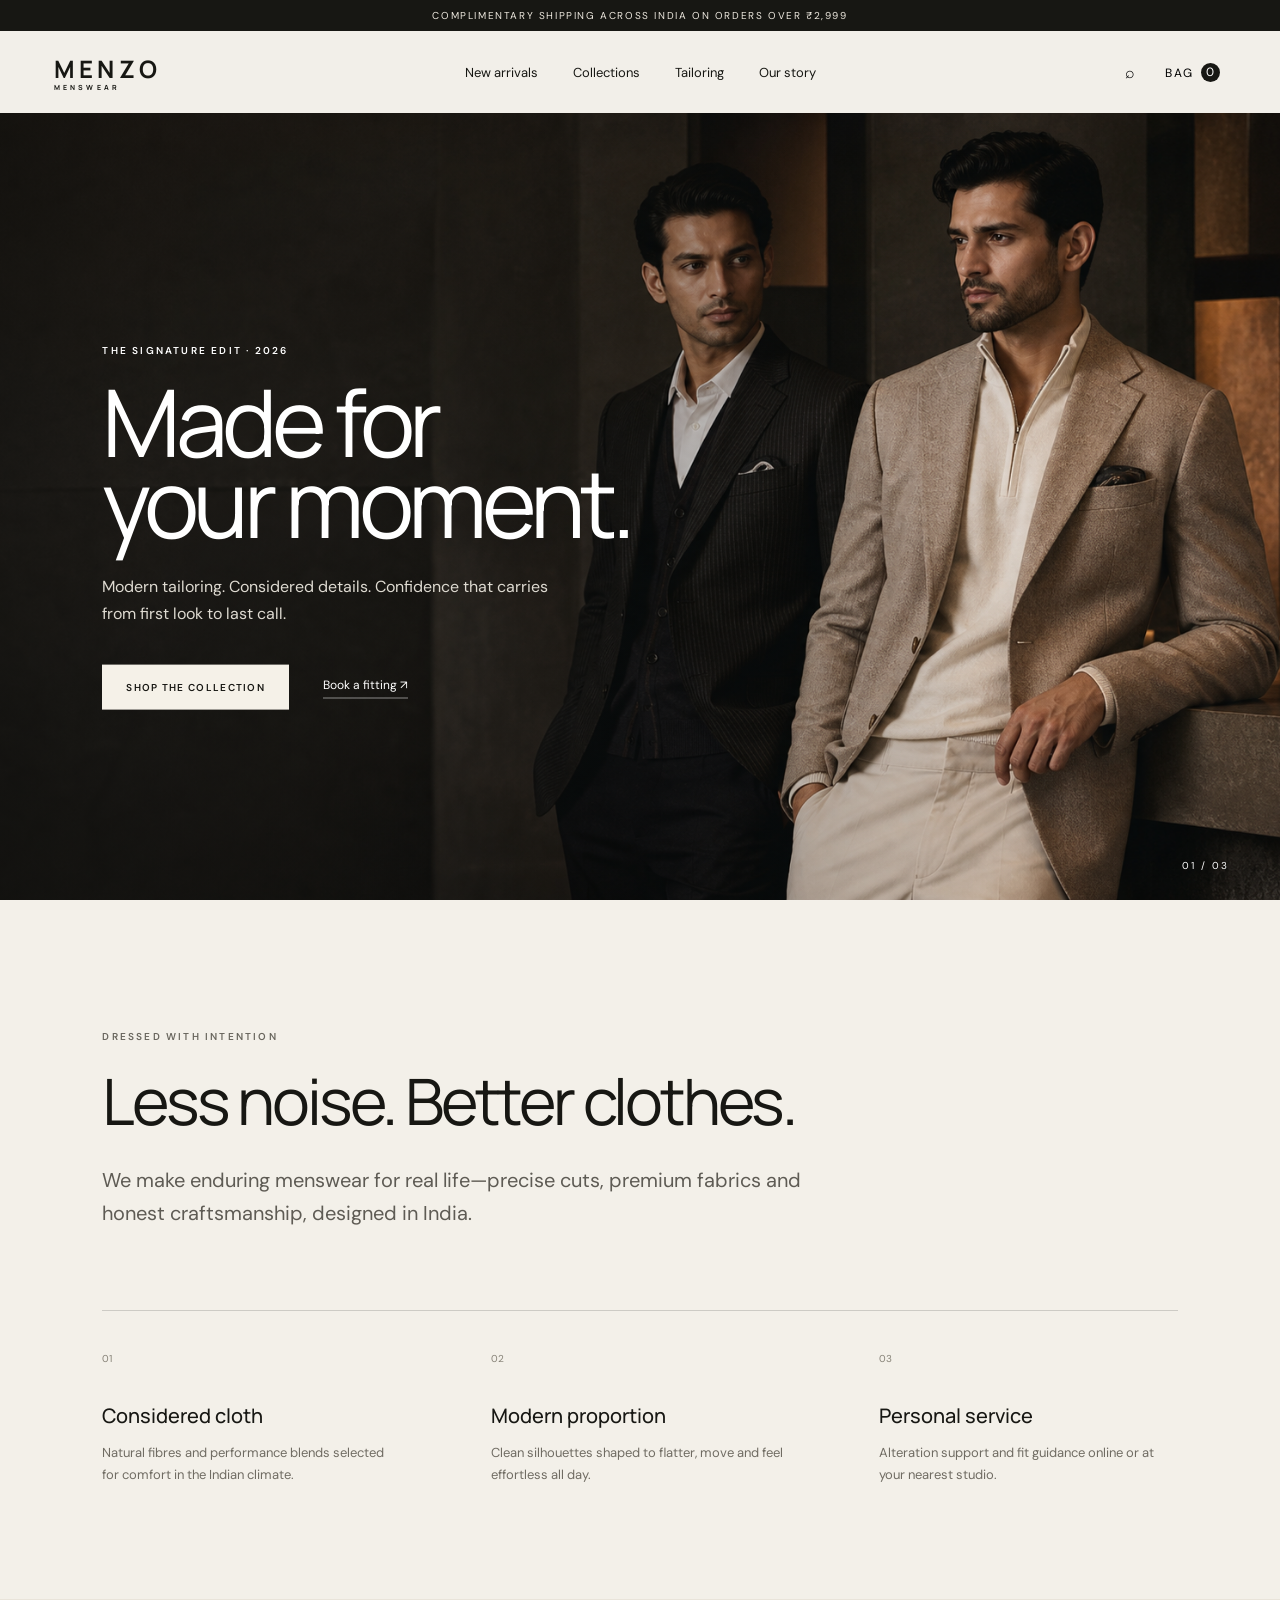
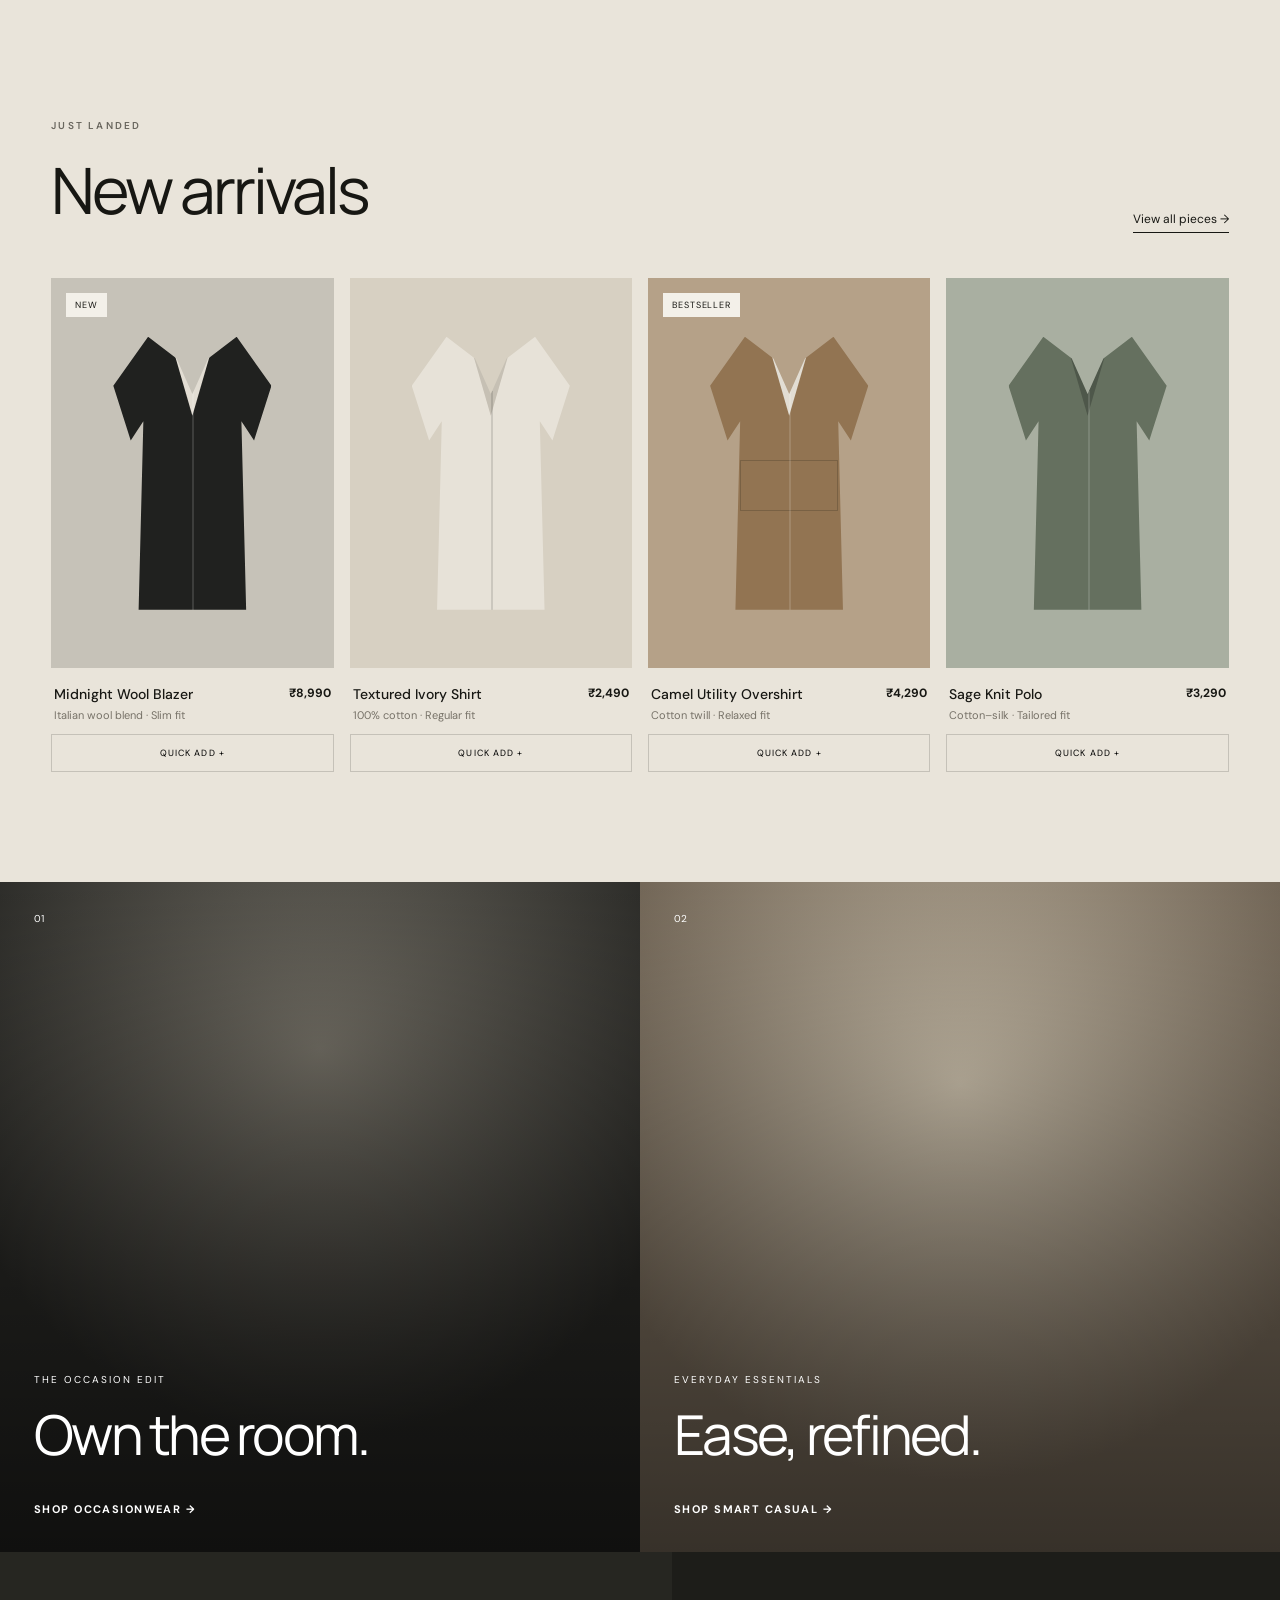
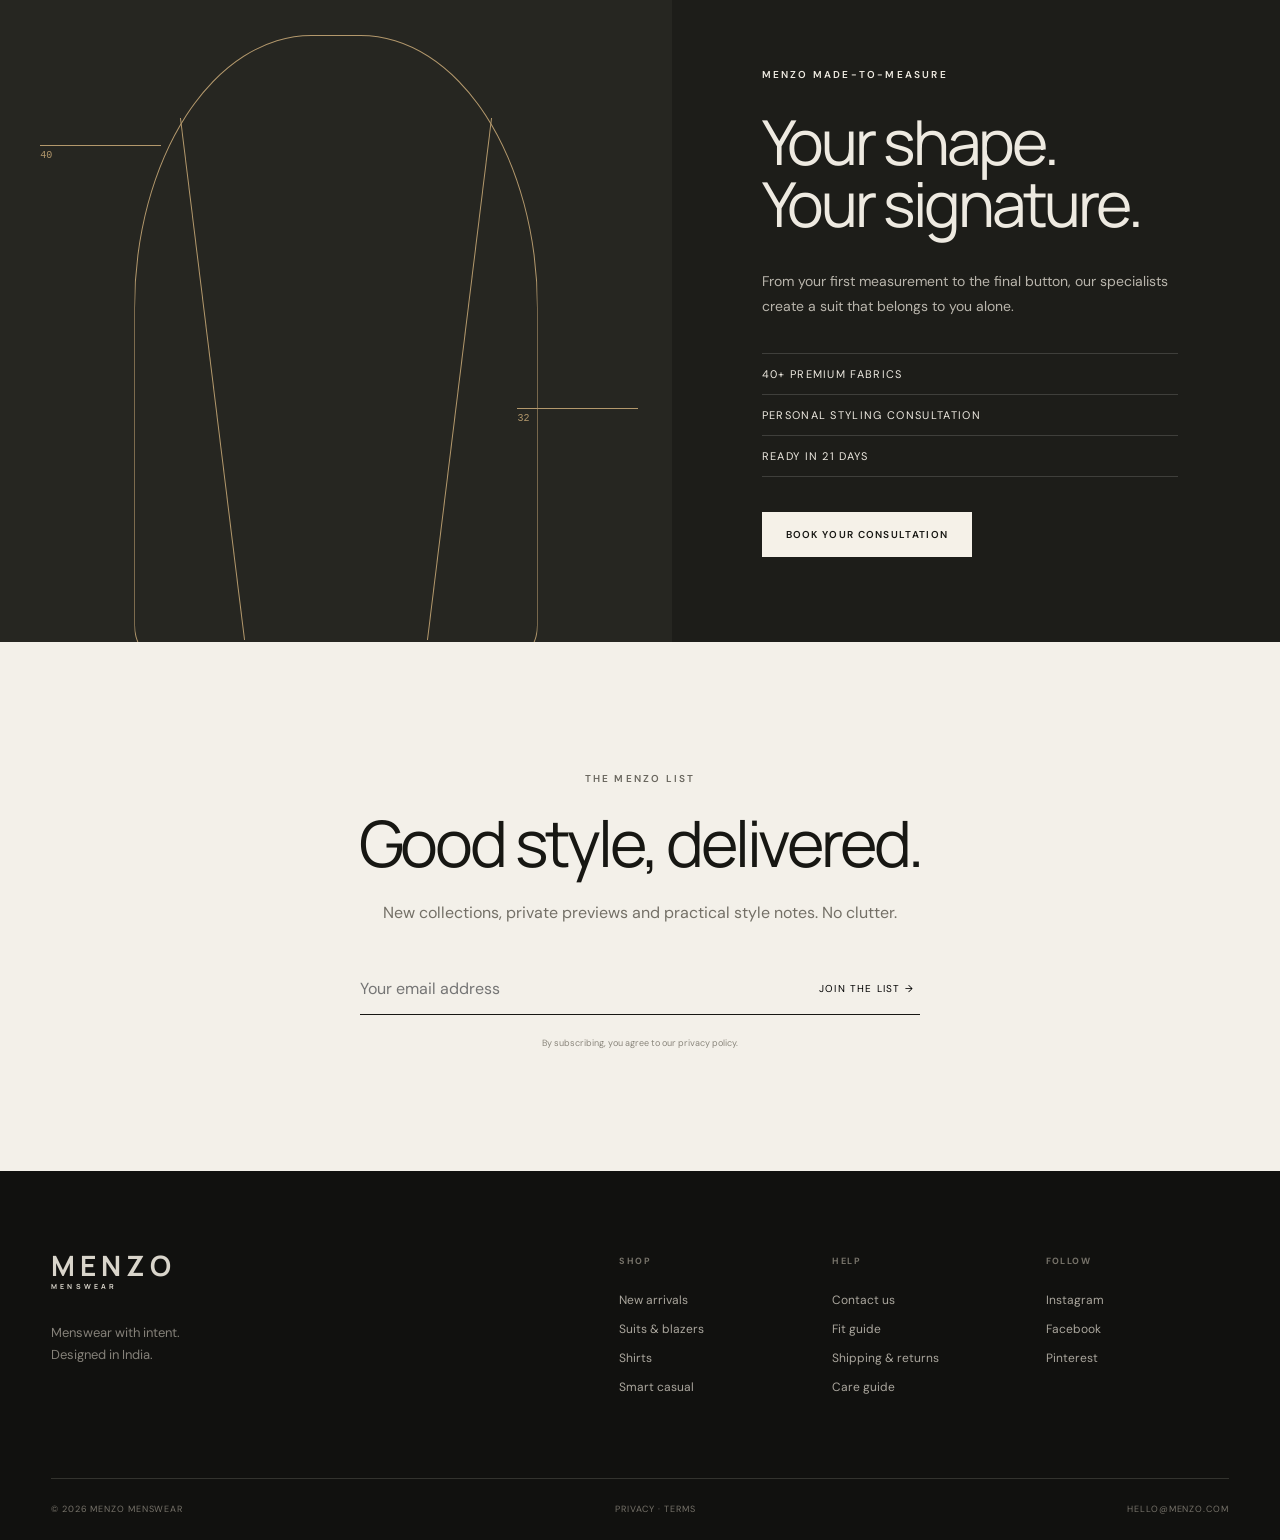
==== index.html @ fede6c80 "Publish MENZO menswear storefront" ====
<!doctype html>
<html lang="en">
<head>
  <meta charset="utf-8">
  <meta name="viewport" content="width=device-width, initial-scale=1">
  <title>MENZO Menswear — Made for Your Moment</title>
  <meta name="description" content="Shop premium men's suits, shirts, occasion wear and everyday essentials from MENZO Menswear.">
  <meta name="theme-color" content="#171713">
  <link rel="canonical" href="https://www.menzomenswear.com/">
  <meta property="og:title" content="MENZO Menswear — Made for Your Moment">
  <meta property="og:description" content="Modern menswear, tailored for the way you move.">
  <meta property="og:image" content="https://www.menzomenswear.com/menzo-hero.png">
  <meta property="og:url" content="https://www.menzomenswear.com/">
  <link rel="preconnect" href="https://fonts.googleapis.com">
  <link rel="preconnect" href="https://fonts.gstatic.com" crossorigin>
  <link href="https://fonts.googleapis.com/css2?family=DM+Sans:wght@400;500;600&family=Manrope:wght@400;500;600;700&display=swap" rel="stylesheet">
  <link rel="stylesheet" href="styles.css">
  <script type="application/ld+json">
  {"@context":"https://schema.org","@type":"ClothingStore","name":"MENZO Menswear","url":"https://www.menzomenswear.com/","email":"hello@menzo.com","description":"Premium menswear for work, weddings and every day."}
  </script>
</head>
<body>
  <div class="announcement">Complimentary shipping across India on orders over ₹2,999</div>
  <header class="site-header">
    <a class="brand" href="#" aria-label="MENZO home">MENZO<span>MENSWEAR</span></a>
    <nav class="desktop-nav" aria-label="Main navigation">
      <a href="#new">New arrivals</a><a href="#collections">Collections</a><a href="#tailoring">Tailoring</a><a href="#story">Our story</a>
    </nav>
    <div class="header-actions">
      <button class="icon-btn" id="searchBtn" aria-label="Search">⌕</button>
      <button class="bag-btn" id="bagBtn" aria-label="Shopping bag">Bag <span id="bagCount">0</span></button>
      <button class="menu-btn" id="menuBtn" aria-label="Open menu">Menu</button>
    </div>
  </header>

  <main>
    <section class="hero">
      <img src="menzo-hero.png" alt="Two MENZO models wearing elegant tailored suits">
      <div class="hero-shade"></div>
      <div class="hero-copy">
        <p class="eyebrow">The Signature Edit · 2026</p>
        <h1>Made for<br>your moment.</h1>
        <p>Modern tailoring. Considered details. Confidence that carries from first look to last call.</p>
        <div class="hero-actions"><a class="btn light" href="#new">Shop the collection</a><a class="text-link" href="#tailoring">Book a fitting <span>↗</span></a></div>
      </div>
      <div class="hero-index">01 / 03</div>
    </section>

    <section class="intro" id="story">
      <p class="eyebrow dark">Dressed with intention</p>
      <h2>Less noise. Better clothes.</h2>
      <p class="intro-copy">We make enduring menswear for real life—precise cuts, premium fabrics and honest craftsmanship, designed in India.</p>
      <div class="benefits">
        <div><span>01</span><h3>Considered cloth</h3><p>Natural fibres and performance blends selected for comfort in the Indian climate.</p></div>
        <div><span>02</span><h3>Modern proportion</h3><p>Clean silhouettes shaped to flatter, move and feel effortless all day.</p></div>
        <div><span>03</span><h3>Personal service</h3><p>Alteration support and fit guidance online or at your nearest studio.</p></div>
      </div>
    </section>

    <section class="shop" id="new">
      <div class="section-heading"><div><p class="eyebrow dark">Just landed</p><h2>New arrivals</h2></div><a href="#collections">View all pieces →</a></div>
      <div class="product-grid">
        <article class="product">
          <div class="product-visual suit-black"><span class="pill">New</span><div class="garment"><i></i></div></div>
          <div class="product-info"><div><h3>Midnight Wool Blazer</h3><p>Italian wool blend · Slim fit</p></div><strong>₹8,990</strong></div>
          <button class="add-btn" data-product="Midnight Wool Blazer">Quick add +</button>
        </article>
        <article class="product">
          <div class="product-visual shirt-ivory"><div class="garment shirt"><i></i></div></div>
          <div class="product-info"><div><h3>Textured Ivory Shirt</h3><p>100% cotton · Regular fit</p></div><strong>₹2,490</strong></div>
          <button class="add-btn" data-product="Textured Ivory Shirt">Quick add +</button>
        </article>
        <article class="product">
          <div class="product-visual jacket-camel"><span class="pill">Bestseller</span><div class="garment overshirt"><i></i></div></div>
          <div class="product-info"><div><h3>Camel Utility Overshirt</h3><p>Cotton twill · Relaxed fit</p></div><strong>₹4,290</strong></div>
          <button class="add-btn" data-product="Camel Utility Overshirt">Quick add +</button>
        </article>
        <article class="product">
          <div class="product-visual polo-sage"><div class="garment polo"><i></i></div></div>
          <div class="product-info"><div><h3>Sage Knit Polo</h3><p>Cotton–silk · Tailored fit</p></div><strong>₹3,290</strong></div>
          <button class="add-btn" data-product="Sage Knit Polo">Quick add +</button>
        </article>
      </div>
    </section>

    <section class="collections" id="collections">
      <a class="collection formal" href="#new"><span>01</span><div><p>The occasion edit</p><h2>Own the room.</h2><b>Shop occasionwear →</b></div></a>
      <a class="collection everyday" href="#new"><span>02</span><div><p>Everyday essentials</p><h2>Ease, refined.</h2><b>Shop smart casual →</b></div></a>
    </section>

    <section class="tailoring" id="tailoring">
      <div class="tailor-art"><div class="measure m1">40</div><div class="measure m2">32</div><div class="jacket-line"></div></div>
      <div class="tailor-copy"><p class="eyebrow">MENZO made-to-measure</p><h2>Your shape.<br>Your signature.</h2><p>From your first measurement to the final button, our specialists create a suit that belongs to you alone.</p><ul><li>40+ premium fabrics</li><li>Personal styling consultation</li><li>Ready in 21 days</li></ul><a class="btn light" href="mailto:hello@menzo.com?subject=Book%20a%20MENZO%20fitting">Book your consultation</a></div>
    </section>

    <section class="newsletter">
      <p class="eyebrow dark">The MENZO list</p><h2>Good style, delivered.</h2><p>New collections, private previews and practical style notes. No clutter.</p>
      <form id="newsletterForm"><label class="sr-only" for="email">Email address</label><input id="email" type="email" placeholder="Your email address" required><button type="submit">Join the list →</button></form>
      <small id="formMessage">By subscribing, you agree to our privacy policy.</small>
    </section>
  </main>

  <footer>
    <div class="footer-main"><div><a class="brand footer-brand" href="#">MENZO<span>MENSWEAR</span></a><p>Menswear with intent.<br>Designed in India.</p></div><div class="footer-links"><div><h3>Shop</h3><a href="#new">New arrivals</a><a href="#collections">Suits & blazers</a><a href="#collections">Shirts</a><a href="#collections">Smart casual</a></div><div><h3>Help</h3><a href="mailto:hello@menzo.com">Contact us</a><a href="#tailoring">Fit guide</a><a href="#">Shipping & returns</a><a href="#">Care guide</a></div><div><h3>Follow</h3><a href="#">Instagram</a><a href="#">Facebook</a><a href="#">Pinterest</a></div></div></div>
    <div class="footer-bottom"><span>© 2026 MENZO Menswear</span><span><a href="#">Privacy</a> · <a href="#">Terms</a></span><a href="mailto:hello@menzo.com">hello@menzo.com</a></div>
  </footer>

  <aside class="drawer" id="drawer" aria-hidden="true"><button id="closeDrawer" aria-label="Close">×</button><p class="eyebrow dark">Your bag</p><h2>Selected pieces</h2><div id="bagItems"><p>Your bag is waiting.</p></div><div class="drawer-total"><span>Items</span><strong id="drawerCount">0</strong></div><button class="checkout" type="button">Checkout</button></aside>
  <div class="overlay" id="overlay"></div>
  <script src="app.js"></script>
</body>
</html>
---- styles.css ----
:root{--ink:#171713;--paper:#f3f0e9;--cream:#e8e1d3;--gold:#b1915a;--line:rgba(23,23,19,.17)}
*{box-sizing:border-box}html{scroll-behavior:smooth}body{margin:0;background:var(--paper);color:var(--ink);font-family:"DM Sans",sans-serif}a{color:inherit;text-decoration:none}button,input{font:inherit}.announcement{height:31px;background:var(--ink);color:#eee9df;display:flex;align-items:center;justify-content:center;font-size:10px;letter-spacing:.16em;text-transform:uppercase}.site-header{height:82px;padding:0 4.2vw;display:grid;grid-template-columns:1fr auto 1fr;align-items:center;background:rgba(243,240,233,.94);position:relative;z-index:10}.brand{font-family:Manrope,sans-serif;font-weight:700;font-size:24px;letter-spacing:.18em}.brand span{display:block;font-size:7px;letter-spacing:.45em;margin-top:-2px}.desktop-nav{display:flex;gap:35px;font-size:13px}.desktop-nav a,.footer-links a{position:relative}.desktop-nav a:after{content:"";height:1px;background:var(--ink);position:absolute;left:0;right:100%;bottom:-6px;transition:.25s}.desktop-nav a:hover:after{right:0}.header-actions{display:flex;align-items:center;justify-content:flex-end;gap:18px}.icon-btn,.bag-btn,.menu-btn{background:none;border:0;cursor:pointer}.bag-btn{font-size:12px;text-transform:uppercase;letter-spacing:.1em}.bag-btn span{background:var(--ink);color:white;border-radius:50%;display:inline-grid;place-items:center;width:19px;height:19px;margin-left:4px}.menu-btn{display:none}.hero{height:min(810px,calc(100vh - 113px));min-height:620px;position:relative;color:white;overflow:hidden}.hero img{width:100%;height:100%;object-fit:cover}.hero-shade{position:absolute;inset:0;background:linear-gradient(90deg,rgba(14,14,12,.72) 0%,rgba(14,14,12,.25) 52%,rgba(14,14,12,0) 80%)}.hero-copy{position:absolute;left:8vw;top:50%;transform:translateY(-46%);max-width:600px}.eyebrow{text-transform:uppercase;letter-spacing:.22em;font-size:10px;font-weight:600}.eyebrow.dark{color:#69665e}.hero h1{font-family:Manrope,sans-serif;font-size:clamp(62px,7.3vw,116px);font-weight:400;letter-spacing:-.06em;line-height:.87;margin:24px 0 30px}.hero-copy>p:not(.eyebrow){max-width:455px;line-height:1.7;color:#dedad1}.hero-actions{display:flex;align-items:center;gap:34px;margin-top:38px}.btn{display:inline-flex;padding:16px 24px;text-transform:uppercase;letter-spacing:.13em;font-size:10px;font-weight:600}.btn.light{background:#f5f1e8;color:var(--ink)}.text-link{font-size:12px;border-bottom:1px solid rgba(255,255,255,.5);padding-bottom:5px}.hero-index{position:absolute;right:4vw;bottom:28px;font-size:10px;letter-spacing:.2em}.intro{padding:120px 8vw 100px}.intro>h2,.shop h2,.newsletter h2{font-family:Manrope,sans-serif;font-size:clamp(42px,5vw,74px);font-weight:400;letter-spacing:-.05em;margin:14px 0}.intro-copy{font-size:20px;line-height:1.65;max-width:720px;color:#5e5b54}.benefits{display:grid;grid-template-columns:repeat(3,1fr);gap:7vw;border-top:1px solid var(--line);margin-top:80px;padding-top:35px}.benefits span{font-size:10px;color:#858176}.benefits h3{font-family:Manrope;font-size:20px;font-weight:500;margin:35px 0 12px}.benefits p{font-size:13px;color:#706c63;line-height:1.7}.shop{padding:110px 4vw;background:#e9e4da}.section-heading{display:flex;align-items:end;justify-content:space-between;margin:0 0 45px}.section-heading h2{margin-bottom:0}.section-heading>a{font-size:12px;border-bottom:1px solid;padding-bottom:5px}.product-grid{display:grid;grid-template-columns:repeat(4,1fr);gap:16px}.product-visual{height:390px;position:relative;display:grid;place-items:center;overflow:hidden}.suit-black{background:#c6c2b8}.shirt-ivory{background:#d7d0c2}.jacket-camel{background:#b5a188}.polo-sage{background:#a9afa1}.pill{position:absolute;top:15px;left:15px;background:var(--paper);padding:6px 9px;font-size:9px;letter-spacing:.1em;text-transform:uppercase}.garment{width:56%;height:70%;background:#20211f;clip-path:polygon(22% 0,40% 8%,50% 21%,60% 8%,78% 0,100% 18%,89% 38%,81% 31%,84% 100%,16% 100%,19% 31%,11% 38%,0 18%);filter:drop-shadow(0 25px 18px rgba(0,0,0,.18));position:relative}.garment:after{content:"";position:absolute;width:2px;top:20%;bottom:0;left:50%;background:rgba(255,255,255,.13)}.garment i{position:absolute;left:39%;top:7%;width:22%;height:22%;background:#e2ddd3;clip-path:polygon(0 0,100% 0,50% 100%)}.garment.shirt{background:#e7e2d8}.garment.shirt:after{background:rgba(0,0,0,.12)}.garment.shirt i{background:#c6c0b4}.garment.overshirt{background:#927452}.garment.overshirt:before{content:"";position:absolute;left:19%;right:19%;top:45%;height:18%;border:1px solid rgba(0,0,0,.17)}.garment.polo{background:#65705f}.garment.polo i{background:#4e574a}.product-info{display:flex;justify-content:space-between;gap:15px;padding:17px 3px 12px}.product-info h3{font-size:14px;font-weight:500;margin:0 0 5px}.product-info p{font-size:11px;color:#777268;margin:0}.product-info strong{font-size:12px;white-space:nowrap}.add-btn{width:100%;padding:12px;border:1px solid var(--line);background:transparent;text-transform:uppercase;font-size:9px;letter-spacing:.12em;cursor:pointer;transition:.2s}.add-btn:hover{background:var(--ink);color:white}.collections{display:grid;grid-template-columns:1fr 1fr}.collection{height:670px;position:relative;padding:34px;color:#fff;overflow:hidden;display:flex;align-items:flex-end}.collection:before{content:"";position:absolute;inset:0;transition:transform .6s}.collection:hover:before{transform:scale(1.03)}.formal:before{background:linear-gradient(0deg,rgba(0,0,0,.6),transparent),radial-gradient(circle at 50% 25%,#757167,#282825 65%)}.everyday:before{background:linear-gradient(0deg,rgba(0,0,0,.5),transparent),radial-gradient(circle at 50% 30%,#c6bba7,#6e6253 70%)}.collection>span{position:absolute;z-index:1;top:30px;font-size:10px}.collection>div{position:relative;z-index:1}.collection p{text-transform:uppercase;letter-spacing:.2em;font-size:10px}.collection h2{font-family:Manrope;font-size:55px;font-weight:400;letter-spacing:-.05em;margin:8px 0 25px}.collection b{font-size:11px;text-transform:uppercase;letter-spacing:.13em}.tailoring{display:grid;grid-template-columns:1.05fr .95fr;min-height:690px;background:#1d1d19;color:#eeeae1}.tailor-art{position:relative;background:#262621;overflow:hidden}.jacket-line{position:absolute;width:60%;height:90%;left:20%;top:12%;border:1px solid #b3986c;border-radius:44% 44% 5% 5%;clip-path:polygon(0 0,100% 0,100% 100%,0 100%)}.jacket-line:before,.jacket-line:after{content:"";position:absolute;top:13%;width:1px;height:85%;background:#b3986c}.jacket-line:before{left:19%;transform:rotate(-7deg)}.jacket-line:after{right:19%;transform:rotate(7deg)}.measure{position:absolute;font:10px monospace;color:#b3986c;border-top:1px solid #b3986c;width:18%;padding-top:4px}.m1{top:28%;left:6%}.m2{top:66%;right:5%}.tailor-copy{padding:100px 8vw 80px 7vw;display:flex;flex-direction:column;justify-content:center}.tailor-copy h2{font-family:Manrope;font-size:62px;font-weight:400;line-height:1;letter-spacing:-.05em;margin:20px 0}.tailor-copy>p:not(.eyebrow){color:#b9b5ac;line-height:1.8;font-size:14px}.tailor-copy ul{list-style:none;padding:0;margin:20px 0 35px;border-top:1px solid rgba(255,255,255,.15)}.tailor-copy li{padding:13px 0;border-bottom:1px solid rgba(255,255,255,.15);font-size:11px;text-transform:uppercase;letter-spacing:.12em}.tailor-copy .btn{align-self:flex-start}.newsletter{text-align:center;padding:120px 20px}.newsletter>p:not(.eyebrow){color:#747067}.newsletter form{max-width:560px;margin:40px auto 15px;display:flex;border-bottom:1px solid var(--ink)}.newsletter input{flex:1;border:0;background:transparent;padding:15px 0;outline:none}.newsletter button{border:0;background:transparent;text-transform:uppercase;letter-spacing:.12em;font-size:10px;cursor:pointer}.newsletter small{font-size:9px;color:#8a867c}footer{background:#11110f;color:#d9d5cb;padding:75px 4vw 25px}.footer-main{display:grid;grid-template-columns:1fr 1.2fr;gap:60px}.footer-brand{display:inline-block;font-size:28px}.footer-main>div>p{font-size:13px;line-height:1.7;color:#858179;margin-top:28px}.footer-links{display:grid;grid-template-columns:repeat(3,1fr);gap:30px}.footer-links h3{text-transform:uppercase;letter-spacing:.16em;font-size:9px;color:#77736a;margin-bottom:25px}.footer-links a{display:block;font-size:12px;margin:13px 0;color:#aaa69d}.footer-bottom{display:flex;justify-content:space-between;border-top:1px solid #33332e;margin-top:70px;padding-top:24px;font-size:9px;text-transform:uppercase;letter-spacing:.1em;color:#77736a}.drawer{position:fixed;z-index:40;right:0;top:0;width:min(430px,100%);height:100%;background:var(--paper);padding:55px 35px;transform:translateX(100%);transition:.35s}.drawer.open{transform:none}.drawer>button:first-child{position:absolute;right:25px;top:20px;border:0;background:none;font-size:25px;cursor:pointer}.drawer h2{font-family:Manrope;font-weight:400;font-size:35px}.bag-line{display:flex;justify-content:space-between;border-bottom:1px solid var(--line);padding:14px 0;font-size:12px}.drawer-total{display:flex;justify-content:space-between;margin-top:30px}.checkout{position:absolute;bottom:35px;left:35px;right:35px;width:calc(100% - 70px);padding:17px;border:0;background:var(--ink);color:white;text-transform:uppercase;letter-spacing:.15em;font-size:10px}.overlay{position:fixed;z-index:30;inset:0;background:rgba(0,0,0,.5);visibility:hidden;opacity:0;transition:.3s}.overlay.show{visibility:visible;opacity:1}.sr-only{position:absolute;width:1px;height:1px;overflow:hidden;clip:rect(0,0,0,0)}
@media(max-width:900px){.site-header{grid-template-columns:1fr 1fr}.desktop-nav{display:none}.desktop-nav.mobile-open{display:flex;position:absolute;top:82px;left:0;right:0;background:var(--paper);padding:28px 4vw;flex-direction:column;gap:22px;border-top:1px solid var(--line);box-shadow:0 18px 30px rgba(0,0,0,.12)}.menu-btn{display:block}.icon-btn{display:none}.hero{min-height:670px}.hero-copy{left:6vw}.product-grid{grid-template-columns:1fr 1fr}.collections{grid-template-columns:1fr}.collection{height:550px}.tailoring{grid-template-columns:1fr}.tailor-art{height:480px}.footer-main{grid-template-columns:1fr}.benefits{gap:30px}.product-visual{height:420px}}
@media(max-width:600px){.announcement{font-size:8px;text-align:center;padding:0 12px}.site-header{height:68px;padding:0 20px}.desktop-nav.mobile-open{top:68px;padding:24px 20px}.brand{font-size:19px}.bag-btn{display:none}.hero{height:calc(100vh - 99px);min-height:600px}.hero img{object-position:64% center}.hero-shade{background:linear-gradient(0deg,rgba(12,12,10,.88),rgba(12,12,10,.08) 80%)}.hero-copy{left:22px;right:22px;top:auto;bottom:65px;transform:none}.hero h1{font-size:58px}.hero-copy>p:not(.eyebrow){font-size:13px}.hero-actions{align-items:flex-start;flex-direction:column;gap:18px}.intro,.shop{padding:80px 22px}.benefits{grid-template-columns:1fr;margin-top:55px}.benefits div{border-bottom:1px solid var(--line);padding-bottom:20px}.section-heading{align-items:flex-start}.section-heading>a{display:none}.product-grid{grid-template-columns:1fr}.product-visual{height:430px}.collection{height:480px;padding:22px}.collection h2{font-size:42px}.tailor-art{height:390px}.tailor-copy{padding:70px 25px}.tailor-copy h2{font-size:48px}.newsletter{padding:85px 22px}.newsletter form{display:block;border:0}.newsletter input{width:100%;border-bottom:1px solid;padding:15px}.newsletter button{background:var(--ink);color:white;width:100%;padding:15px;margin-top:10px}.footer-links{grid-template-columns:1fr 1fr}.footer-bottom{gap:15px;flex-wrap:wrap}}
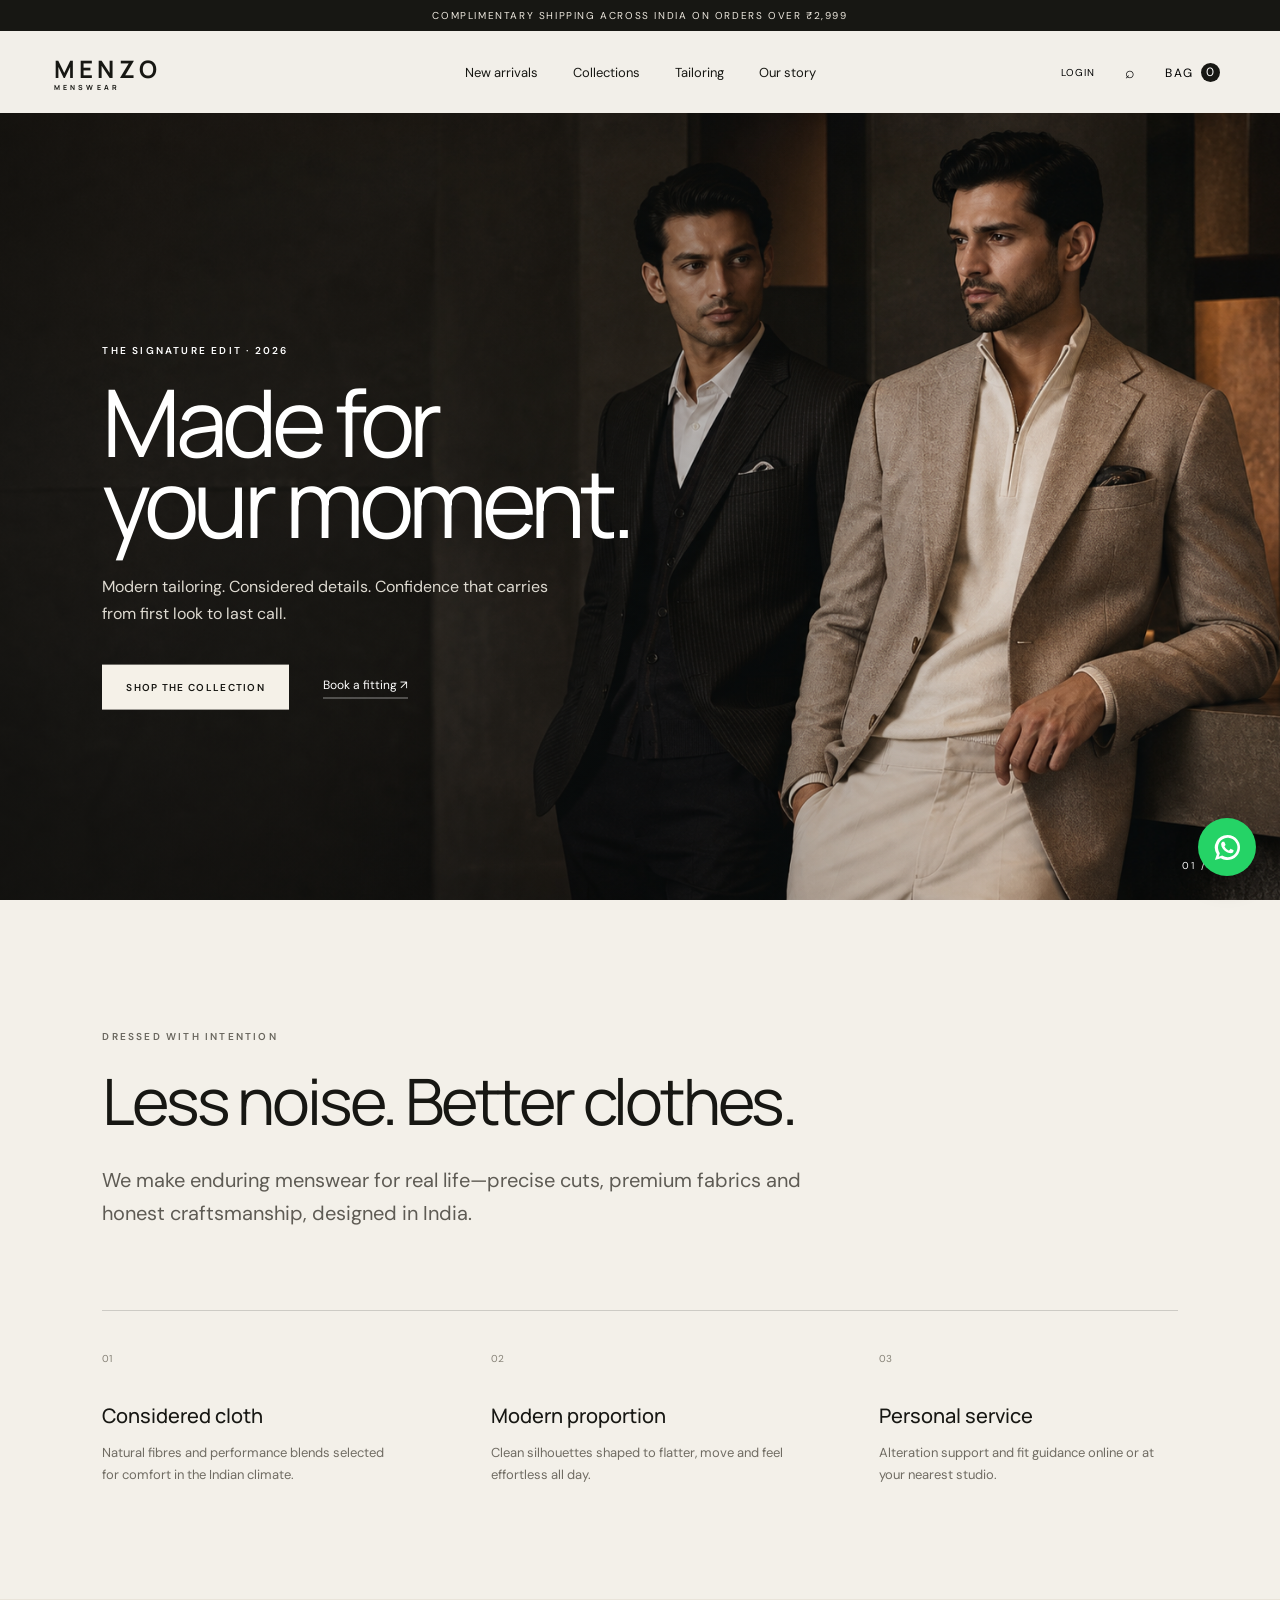
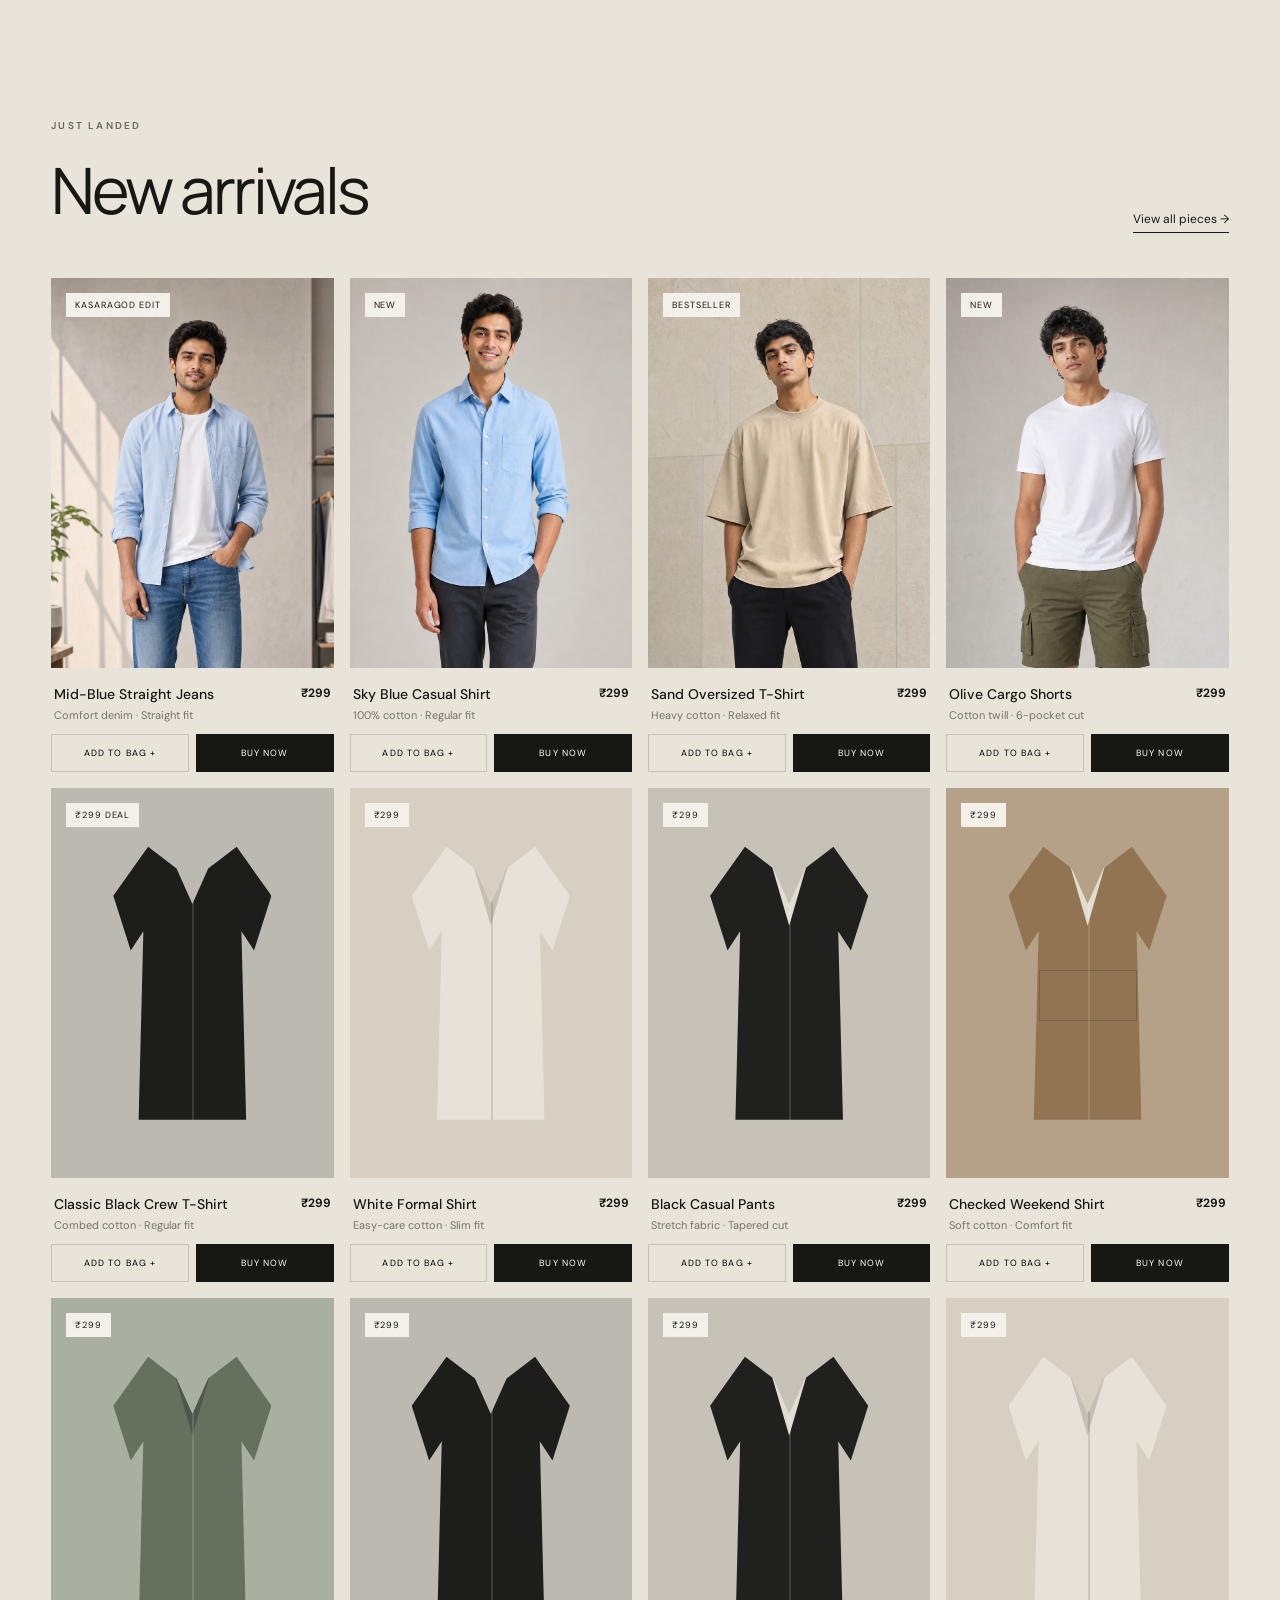
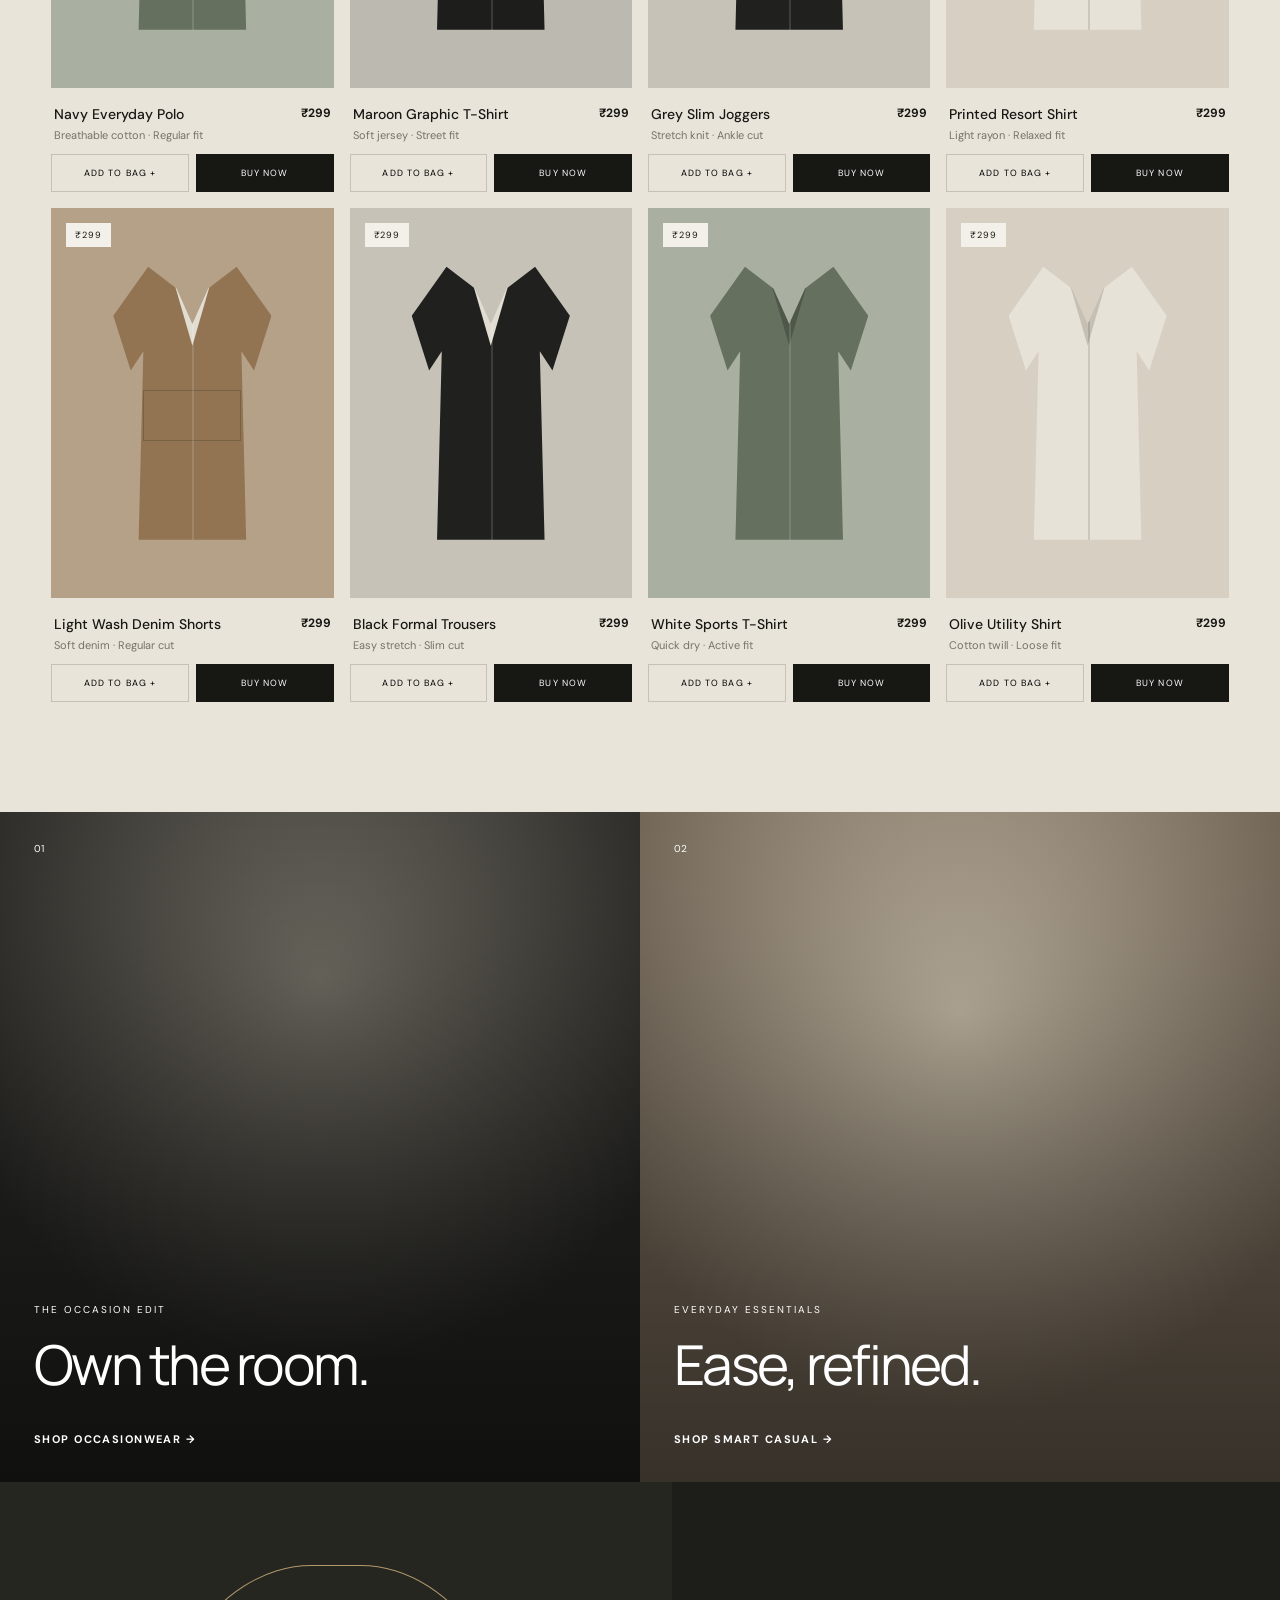
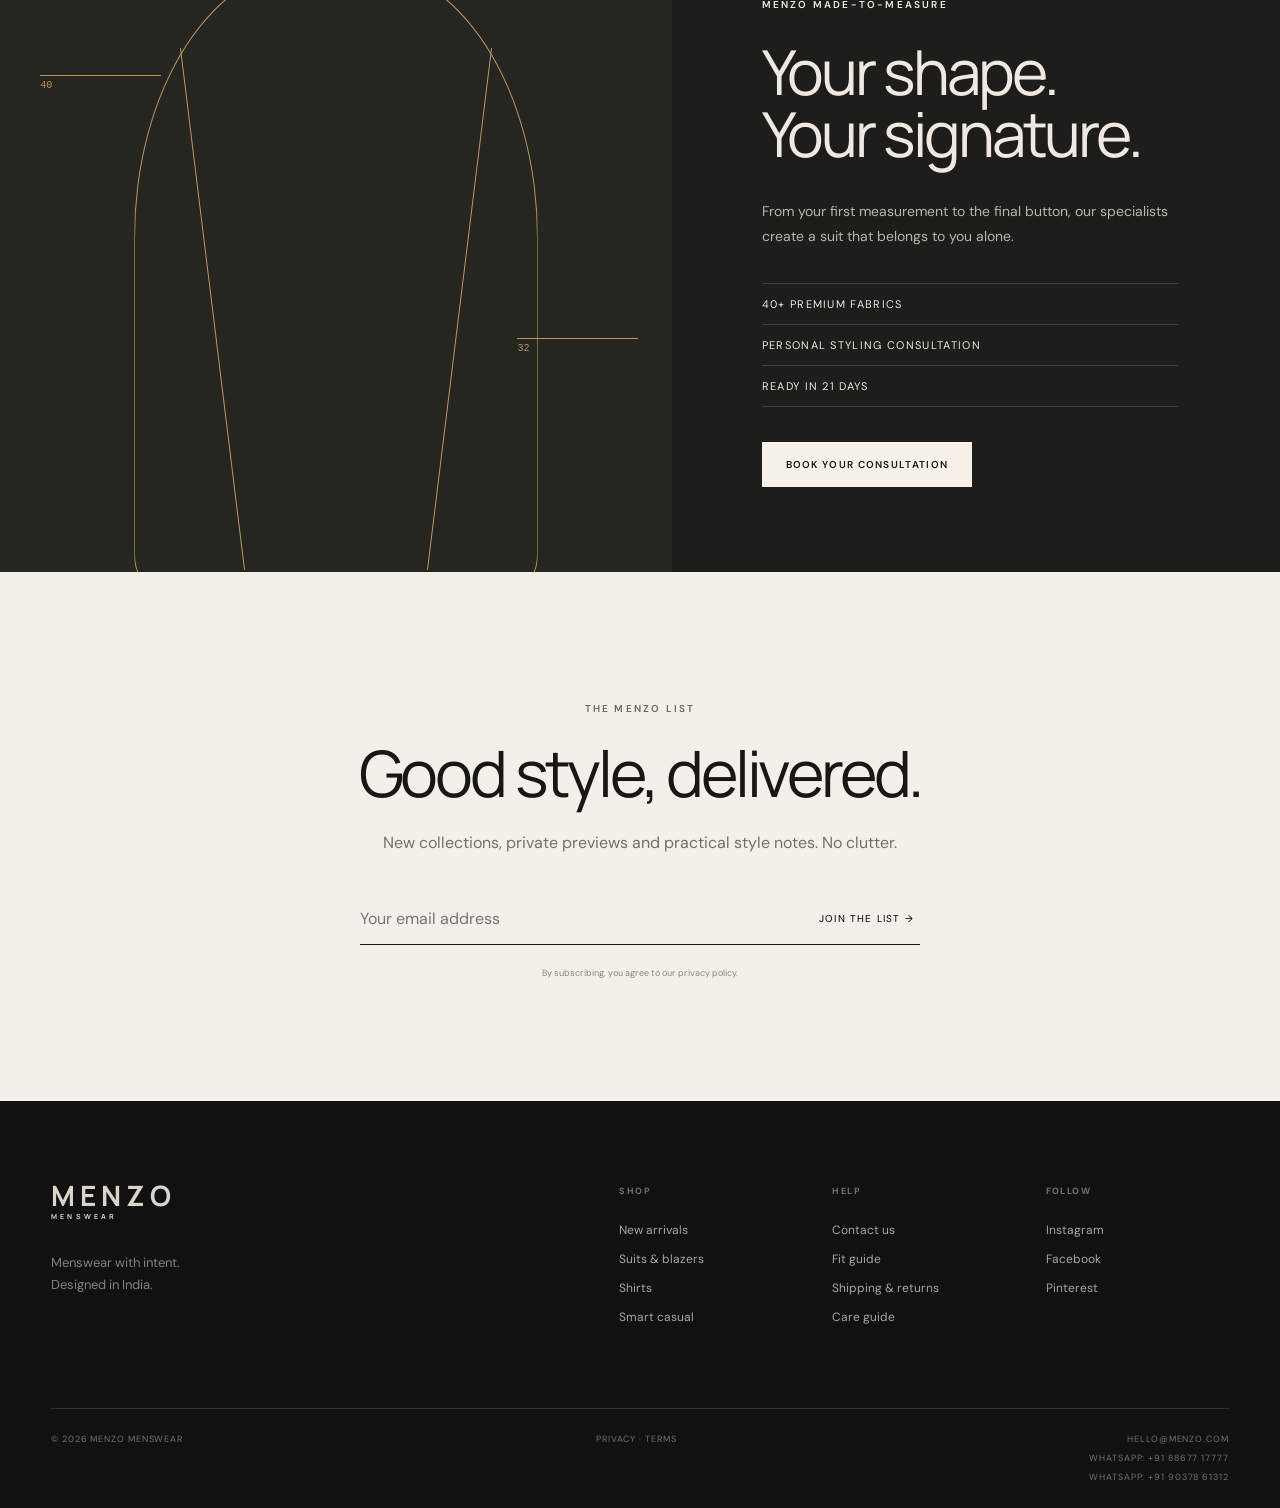
==== commit 6d9c71cf: "Update MENZO storefront and ordering flow" ====
--- a/index.html
+++ b/index.html
@@ -27,6 +27,7 @@
       <a href="#new">New arrivals</a><a href="#collections">Collections</a><a href="#tailoring">Tailoring</a><a href="#story">Our story</a>
     </nav>
     <div class="header-actions">
+      <button class="account-btn" id="accountBtn">Login</button>
       <button class="icon-btn" id="searchBtn" aria-label="Search">⌕</button>
       <button class="bag-btn" id="bagBtn" aria-label="Shopping bag">Bag <span id="bagCount">0</span></button>
       <button class="menu-btn" id="menuBtn" aria-label="Open menu">Menu</button>
@@ -61,24 +62,84 @@
       <div class="section-heading"><div><p class="eyebrow dark">Just landed</p><h2>New arrivals</h2></div><a href="#collections">View all pieces →</a></div>
       <div class="product-grid">
         <article class="product">
-          <div class="product-visual suit-black"><span class="pill">New</span><div class="garment"><i></i></div></div>
-          <div class="product-info"><div><h3>Midnight Wool Blazer</h3><p>Italian wool blend · Slim fit</p></div><strong>₹8,990</strong></div>
-          <button class="add-btn" data-product="Midnight Wool Blazer">Quick add +</button>
-        </article>
-        <article class="product">
-          <div class="product-visual shirt-ivory"><div class="garment shirt"><i></i></div></div>
-          <div class="product-info"><div><h3>Textured Ivory Shirt</h3><p>100% cotton · Regular fit</p></div><strong>₹2,490</strong></div>
-          <button class="add-btn" data-product="Textured Ivory Shirt">Quick add +</button>
-        </article>
-        <article class="product">
-          <div class="product-visual jacket-camel"><span class="pill">Bestseller</span><div class="garment overshirt"><i></i></div></div>
-          <div class="product-info"><div><h3>Camel Utility Overshirt</h3><p>Cotton twill · Relaxed fit</p></div><strong>₹4,290</strong></div>
-          <button class="add-btn" data-product="Camel Utility Overshirt">Quick add +</button>
-        </article>
-        <article class="product">
-          <div class="product-visual polo-sage"><div class="garment polo"><i></i></div></div>
-          <div class="product-info"><div><h3>Sage Knit Polo</h3><p>Cotton–silk · Tailored fit</p></div><strong>₹3,290</strong></div>
-          <button class="add-btn" data-product="Sage Knit Polo">Quick add +</button>
+          <div class="product-visual suit-photo"><span class="pill">Kasaragod Edit</span><img src="kasaragod-casual-look.png" alt="Model wearing blue jeans, a white T-shirt and a casual blue shirt"></div>
+          <div class="product-info"><div><h3>Mid-Blue Straight Jeans</h3><p>Comfort denim · Straight fit</p></div><strong>₹299</strong></div>
+          <div class="product-actions"><button class="add-btn" data-product="Mid-Blue Straight Jeans">Add to bag +</button><button class="buy-btn" data-product="Mid-Blue Straight Jeans">Buy now</button></div>
+        </article>
+        <article class="product">
+          <div class="product-visual suit-photo"><span class="pill">New</span><img src="product-blue-shirt.png" alt="Model wearing the sky blue casual cotton shirt"></div>
+          <div class="product-info"><div><h3>Sky Blue Casual Shirt</h3><p>100% cotton · Regular fit</p></div><strong>₹299</strong></div>
+          <div class="product-actions"><button class="add-btn" data-product="Sky Blue Casual Shirt">Add to bag +</button><button class="buy-btn" data-product="Sky Blue Casual Shirt">Buy now</button></div>
+        </article>
+        <article class="product">
+          <div class="product-visual suit-photo"><span class="pill">Bestseller</span><img src="product-sand-tshirt.png" alt="Model wearing the sand oversized T-shirt"></div>
+          <div class="product-info"><div><h3>Sand Oversized T-Shirt</h3><p>Heavy cotton · Relaxed fit</p></div><strong>₹299</strong></div>
+          <div class="product-actions"><button class="add-btn" data-product="Sand Oversized T-Shirt">Add to bag +</button><button class="buy-btn" data-product="Sand Oversized T-Shirt">Buy now</button></div>
+        </article>
+        <article class="product">
+          <div class="product-visual suit-photo"><span class="pill">New</span><img src="product-cargo-shorts.png" alt="Model wearing olive cargo shorts and a white T-shirt"></div>
+          <div class="product-info"><div><h3>Olive Cargo Shorts</h3><p>Cotton twill · 6-pocket cut</p></div><strong>₹299</strong></div>
+          <div class="product-actions"><button class="add-btn" data-product="Olive Cargo Shorts">Add to bag +</button><button class="buy-btn" data-product="Olive Cargo Shorts">Buy now</button></div>
+        </article>
+        <article class="product">
+          <div class="product-visual tee-black"><span class="pill">₹299 Deal</span><div class="garment tee"><i></i></div></div>
+          <div class="product-info"><div><h3>Classic Black Crew T-Shirt</h3><p>Combed cotton · Regular fit</p></div><strong>₹299</strong></div>
+          <div class="product-actions"><button class="add-btn" data-product="Classic Black Crew T-Shirt">Add to bag +</button><button class="buy-btn" data-product="Classic Black Crew T-Shirt">Buy now</button></div>
+        </article>
+        <article class="product">
+          <div class="product-visual shirt-ivory"><span class="pill">₹299</span><div class="garment shirt"><i></i></div></div>
+          <div class="product-info"><div><h3>White Formal Shirt</h3><p>Easy-care cotton · Slim fit</p></div><strong>₹299</strong></div>
+          <div class="product-actions"><button class="add-btn" data-product="White Formal Shirt">Add to bag +</button><button class="buy-btn" data-product="White Formal Shirt">Buy now</button></div>
+        </article>
+        <article class="product">
+          <div class="product-visual suit-black"><span class="pill">₹299</span><div class="garment"><i></i></div></div>
+          <div class="product-info"><div><h3>Black Casual Pants</h3><p>Stretch fabric · Tapered cut</p></div><strong>₹299</strong></div>
+          <div class="product-actions"><button class="add-btn" data-product="Black Casual Pants">Add to bag +</button><button class="buy-btn" data-product="Black Casual Pants">Buy now</button></div>
+        </article>
+        <article class="product">
+          <div class="product-visual jacket-camel"><span class="pill">₹299</span><div class="garment overshirt"><i></i></div></div>
+          <div class="product-info"><div><h3>Checked Weekend Shirt</h3><p>Soft cotton · Comfort fit</p></div><strong>₹299</strong></div>
+          <div class="product-actions"><button class="add-btn" data-product="Checked Weekend Shirt">Add to bag +</button><button class="buy-btn" data-product="Checked Weekend Shirt">Buy now</button></div>
+        </article>
+        <article class="product">
+          <div class="product-visual polo-sage"><span class="pill">₹299</span><div class="garment polo"><i></i></div></div>
+          <div class="product-info"><div><h3>Navy Everyday Polo</h3><p>Breathable cotton · Regular fit</p></div><strong>₹299</strong></div>
+          <div class="product-actions"><button class="add-btn" data-product="Navy Everyday Polo">Add to bag +</button><button class="buy-btn" data-product="Navy Everyday Polo">Buy now</button></div>
+        </article>
+        <article class="product">
+          <div class="product-visual tee-black"><span class="pill">₹299</span><div class="garment tee"><i></i></div></div>
+          <div class="product-info"><div><h3>Maroon Graphic T-Shirt</h3><p>Soft jersey · Street fit</p></div><strong>₹299</strong></div>
+          <div class="product-actions"><button class="add-btn" data-product="Maroon Graphic T-Shirt">Add to bag +</button><button class="buy-btn" data-product="Maroon Graphic T-Shirt">Buy now</button></div>
+        </article>
+        <article class="product">
+          <div class="product-visual suit-black"><span class="pill">₹299</span><div class="garment"><i></i></div></div>
+          <div class="product-info"><div><h3>Grey Slim Joggers</h3><p>Stretch knit · Ankle cut</p></div><strong>₹299</strong></div>
+          <div class="product-actions"><button class="add-btn" data-product="Grey Slim Joggers">Add to bag +</button><button class="buy-btn" data-product="Grey Slim Joggers">Buy now</button></div>
+        </article>
+        <article class="product">
+          <div class="product-visual shirt-ivory"><span class="pill">₹299</span><div class="garment shirt"><i></i></div></div>
+          <div class="product-info"><div><h3>Printed Resort Shirt</h3><p>Light rayon · Relaxed fit</p></div><strong>₹299</strong></div>
+          <div class="product-actions"><button class="add-btn" data-product="Printed Resort Shirt">Add to bag +</button><button class="buy-btn" data-product="Printed Resort Shirt">Buy now</button></div>
+        </article>
+        <article class="product">
+          <div class="product-visual jacket-camel"><span class="pill">₹299</span><div class="garment overshirt"><i></i></div></div>
+          <div class="product-info"><div><h3>Light Wash Denim Shorts</h3><p>Soft denim · Regular cut</p></div><strong>₹299</strong></div>
+          <div class="product-actions"><button class="add-btn" data-product="Light Wash Denim Shorts">Add to bag +</button><button class="buy-btn" data-product="Light Wash Denim Shorts">Buy now</button></div>
+        </article>
+        <article class="product">
+          <div class="product-visual suit-black"><span class="pill">₹299</span><div class="garment"><i></i></div></div>
+          <div class="product-info"><div><h3>Black Formal Trousers</h3><p>Easy stretch · Slim cut</p></div><strong>₹299</strong></div>
+          <div class="product-actions"><button class="add-btn" data-product="Black Formal Trousers">Add to bag +</button><button class="buy-btn" data-product="Black Formal Trousers">Buy now</button></div>
+        </article>
+        <article class="product">
+          <div class="product-visual polo-sage"><span class="pill">₹299</span><div class="garment polo"><i></i></div></div>
+          <div class="product-info"><div><h3>White Sports T-Shirt</h3><p>Quick dry · Active fit</p></div><strong>₹299</strong></div>
+          <div class="product-actions"><button class="add-btn" data-product="White Sports T-Shirt">Add to bag +</button><button class="buy-btn" data-product="White Sports T-Shirt">Buy now</button></div>
+        </article>
+        <article class="product">
+          <div class="product-visual shirt-ivory"><span class="pill">₹299</span><div class="garment shirt"><i></i></div></div>
+          <div class="product-info"><div><h3>Olive Utility Shirt</h3><p>Cotton twill · Loose fit</p></div><strong>₹299</strong></div>
+          <div class="product-actions"><button class="add-btn" data-product="Olive Utility Shirt">Add to bag +</button><button class="buy-btn" data-product="Olive Utility Shirt">Buy now</button></div>
         </article>
       </div>
     </section>
@@ -102,11 +163,59 @@
 
   <footer>
     <div class="footer-main"><div><a class="brand footer-brand" href="#">MENZO<span>MENSWEAR</span></a><p>Menswear with intent.<br>Designed in India.</p></div><div class="footer-links"><div><h3>Shop</h3><a href="#new">New arrivals</a><a href="#collections">Suits & blazers</a><a href="#collections">Shirts</a><a href="#collections">Smart casual</a></div><div><h3>Help</h3><a href="mailto:hello@menzo.com">Contact us</a><a href="#tailoring">Fit guide</a><a href="#">Shipping & returns</a><a href="#">Care guide</a></div><div><h3>Follow</h3><a href="#">Instagram</a><a href="#">Facebook</a><a href="#">Pinterest</a></div></div></div>
-    <div class="footer-bottom"><span>© 2026 MENZO Menswear</span><span><a href="#">Privacy</a> · <a href="#">Terms</a></span><a href="mailto:hello@menzo.com">hello@menzo.com</a></div>
+    <div class="footer-bottom"><span>© 2026 MENZO Menswear</span><span><a href="#">Privacy</a> · <a href="#">Terms</a></span><div class="footer-contact"><a href="mailto:hello@menzo.com">hello@menzo.com</a><a href="https://wa.me/918867717777" target="_blank" rel="noopener">WhatsApp: +91 88677 17777</a><a href="https://wa.me/919037861312" target="_blank" rel="noopener">WhatsApp: +91 90378 61312</a></div></div>
   </footer>
 
-  <aside class="drawer" id="drawer" aria-hidden="true"><button id="closeDrawer" aria-label="Close">×</button><p class="eyebrow dark">Your bag</p><h2>Selected pieces</h2><div id="bagItems"><p>Your bag is waiting.</p></div><div class="drawer-total"><span>Items</span><strong id="drawerCount">0</strong></div><button class="checkout" type="button">Checkout</button></aside>
+  <div class="whatsapp">
+    <button class="whatsapp-toggle" id="whatsappToggle" aria-label="Contact MENZO on WhatsApp" aria-expanded="false">
+      <svg aria-hidden="true" viewBox="0 0 32 32"><path d="M16 3a13 13 0 0 0-11 20l-2 6 6-2a13 13 0 1 0 7-24Zm0 23a10 10 0 0 1-5-1.4l-.5-.3-3.6 1.2 1.2-3.5-.3-.6A10 10 0 1 1 16 26Zm5.8-7.5c-.3-.2-1.9-.9-2.2-1-.3-.1-.5-.2-.7.2l-1 1.2c-.2.2-.4.2-.7.1-1.8-.9-3-1.7-4.2-3.8-.3-.6.3-.6.9-1.7.1-.2 0-.4 0-.6l-1-2.4c-.3-.6-.6-.5-.9-.5h-.7c-.2 0-.6.1-1 .5-1 1-.9 2.4-.8 2.7.1 2.8 2.4 5.4 4.8 7 2.4 1.6 5.8 2.5 7.2 1 .4-.4.8-1.5.8-2.1 0-.3-.2-.4-.5-.6Z"/></svg>
+    </button>
+    <div class="whatsapp-menu" id="whatsappMenu"><strong>Chat with MENZO</strong><span>Choose a WhatsApp number</span><a href="https://wa.me/918867717777?text=Hello%20MENZO%20Menswear%2C%20I%20need%20help." target="_blank" rel="noopener">+91 88677 17777 <b>→</b></a><a href="https://wa.me/919037861312?text=Hello%20MENZO%20Menswear%2C%20I%20need%20help." target="_blank" rel="noopener">+91 90378 61312 <b>→</b></a></div>
+  </div>
+
+  <section class="auth-modal" id="authModal" aria-hidden="true" role="dialog" aria-modal="true" aria-labelledby="authTitle">
+    <button class="auth-close" id="authClose" aria-label="Close login">×</button>
+    <p class="eyebrow dark">MENZO account</p>
+    <h2 id="authTitle">Login or sign up</h2>
+    <p>Enter your email and we’ll send a secure one-time password.</p>
+    <form id="otpRequestForm"><label for="authEmail">Email address</label><input id="authEmail" type="email" placeholder="you@example.com" required><button type="submit">Send email OTP</button></form>
+    <form id="otpVerifyForm" hidden><label for="authOtp">6-digit OTP</label><input id="authOtp" inputmode="numeric" pattern="[0-9]{6}" maxlength="6" placeholder="000000" required><button type="submit">Verify & login</button></form>
+    <small id="authMessage">New customers are registered automatically after verification.</small>
+  </section>
+  <div class="auth-overlay" id="authOverlay"></div>
+
+  <aside class="drawer" id="drawer" aria-hidden="true"><button id="closeDrawer" aria-label="Close">×</button><p class="eyebrow dark">Your bag</p><h2>Selected pieces</h2><div id="bagItems"><p>Your bag is waiting.</p></div><div class="drawer-total"><span>Items</span><strong id="drawerCount">0</strong></div><button class="checkout" type="button">Continue to payment</button></aside>
   <div class="overlay" id="overlay"></div>
+
+  <section class="payment-modal" id="paymentModal" aria-hidden="true" role="dialog" aria-modal="true" aria-labelledby="paymentTitle">
+    <button class="payment-close" id="paymentClose" aria-label="Close payment">×</button>
+    <p class="eyebrow dark">MENZO payment</p>
+    <h2 id="paymentTitle">Pay with Google Pay</h2>
+    <p>Open Google Pay and send your order payment to:</p>
+    <div class="payment-number"><span>Google Pay number</span><strong>8867717777</strong></div>
+    <button id="copyPayment" type="button">Copy payment number</button>
+    <button id="paidButton" class="paid-button" type="button">I have paid — continue</button>
+    <form id="orderForm" class="order-form" hidden>
+      <h3>Payment & delivery details</h3>
+      <label for="utrNumber">UTR / transaction number</label>
+      <input id="utrNumber" name="utr" inputmode="numeric" minlength="8" maxlength="22" placeholder="Enter UTR number" required>
+      <label for="paymentProof">Upload payment screenshot</label>
+      <input id="paymentProof" name="proof" type="file" accept="image/png,image/jpeg,image/webp" required>
+      <label for="buyerName">Buyer name</label>
+      <input id="buyerName" name="name" autocomplete="name" placeholder="Full name" required>
+      <label for="buyerPhone">Phone number</label>
+      <input id="buyerPhone" name="phone" type="tel" autocomplete="tel" pattern="[0-9+ ]{10,15}" placeholder="+91 98765 43210" required>
+      <label for="buyerAddress">Full delivery address</label>
+      <textarea id="buyerAddress" name="address" autocomplete="street-address" rows="4" placeholder="House, street, area and locality in Kasaragod" required></textarea>
+      <label for="buyerPincode">Kasaragod PIN code</label>
+      <input id="buyerPincode" name="pincode" inputmode="numeric" pattern="671[0-9]{3}" minlength="6" maxlength="6" placeholder="671121" title="Delivery is available only for Kasaragod PIN codes beginning with 671" required>
+      <small class="delivery-note">Delivery is available only within Kasaragod district (671xxx PIN codes).</small>
+      <button type="submit">Submit order details</button>
+    </form>
+    <small id="paymentMessage">Pay first, then enter the UTR and delivery details.</small>
+  </section>
+  <div class="payment-overlay" id="paymentOverlay"></div>
+  <script src="config.js"></script>
   <script src="app.js"></script>
 </body>
 </html>
--- a/styles.css
+++ b/styles.css
@@ -2,3 +2,13 @@
 *{box-sizing:border-box}html{scroll-behavior:smooth}body{margin:0;background:var(--paper);color:var(--ink);font-family:"DM Sans",sans-serif}a{color:inherit;text-decoration:none}button,input{font:inherit}.announcement{height:31px;background:var(--ink);color:#eee9df;display:flex;align-items:center;justify-content:center;font-size:10px;letter-spacing:.16em;text-transform:uppercase}.site-header{height:82px;padding:0 4.2vw;display:grid;grid-template-columns:1fr auto 1fr;align-items:center;background:rgba(243,240,233,.94);position:relative;z-index:10}.brand{font-family:Manrope,sans-serif;font-weight:700;font-size:24px;letter-spacing:.18em}.brand span{display:block;font-size:7px;letter-spacing:.45em;margin-top:-2px}.desktop-nav{display:flex;gap:35px;font-size:13px}.desktop-nav a,.footer-links a{position:relative}.desktop-nav a:after{content:"";height:1px;background:var(--ink);position:absolute;left:0;right:100%;bottom:-6px;transition:.25s}.desktop-nav a:hover:after{right:0}.header-actions{display:flex;align-items:center;justify-content:flex-end;gap:18px}.icon-btn,.bag-btn,.menu-btn{background:none;border:0;cursor:pointer}.bag-btn{font-size:12px;text-transform:uppercase;letter-spacing:.1em}.bag-btn span{background:var(--ink);color:white;border-radius:50%;display:inline-grid;place-items:center;width:19px;height:19px;margin-left:4px}.menu-btn{display:none}.hero{height:min(810px,calc(100vh - 113px));min-height:620px;position:relative;color:white;overflow:hidden}.hero img{width:100%;height:100%;object-fit:cover}.hero-shade{position:absolute;inset:0;background:linear-gradient(90deg,rgba(14,14,12,.72) 0%,rgba(14,14,12,.25) 52%,rgba(14,14,12,0) 80%)}.hero-copy{position:absolute;left:8vw;top:50%;transform:translateY(-46%);max-width:600px}.eyebrow{text-transform:uppercase;letter-spacing:.22em;font-size:10px;font-weight:600}.eyebrow.dark{color:#69665e}.hero h1{font-family:Manrope,sans-serif;font-size:clamp(62px,7.3vw,116px);font-weight:400;letter-spacing:-.06em;line-height:.87;margin:24px 0 30px}.hero-copy>p:not(.eyebrow){max-width:455px;line-height:1.7;color:#dedad1}.hero-actions{display:flex;align-items:center;gap:34px;margin-top:38px}.btn{display:inline-flex;padding:16px 24px;text-transform:uppercase;letter-spacing:.13em;font-size:10px;font-weight:600}.btn.light{background:#f5f1e8;color:var(--ink)}.text-link{font-size:12px;border-bottom:1px solid rgba(255,255,255,.5);padding-bottom:5px}.hero-index{position:absolute;right:4vw;bottom:28px;font-size:10px;letter-spacing:.2em}.intro{padding:120px 8vw 100px}.intro>h2,.shop h2,.newsletter h2{font-family:Manrope,sans-serif;font-size:clamp(42px,5vw,74px);font-weight:400;letter-spacing:-.05em;margin:14px 0}.intro-copy{font-size:20px;line-height:1.65;max-width:720px;color:#5e5b54}.benefits{display:grid;grid-template-columns:repeat(3,1fr);gap:7vw;border-top:1px solid var(--line);margin-top:80px;padding-top:35px}.benefits span{font-size:10px;color:#858176}.benefits h3{font-family:Manrope;font-size:20px;font-weight:500;margin:35px 0 12px}.benefits p{font-size:13px;color:#706c63;line-height:1.7}.shop{padding:110px 4vw;background:#e9e4da}.section-heading{display:flex;align-items:end;justify-content:space-between;margin:0 0 45px}.section-heading h2{margin-bottom:0}.section-heading>a{font-size:12px;border-bottom:1px solid;padding-bottom:5px}.product-grid{display:grid;grid-template-columns:repeat(4,1fr);gap:16px}.product-visual{height:390px;position:relative;display:grid;place-items:center;overflow:hidden}.suit-black{background:#c6c2b8}.shirt-ivory{background:#d7d0c2}.jacket-camel{background:#b5a188}.polo-sage{background:#a9afa1}.pill{position:absolute;top:15px;left:15px;background:var(--paper);padding:6px 9px;font-size:9px;letter-spacing:.1em;text-transform:uppercase}.garment{width:56%;height:70%;background:#20211f;clip-path:polygon(22% 0,40% 8%,50% 21%,60% 8%,78% 0,100% 18%,89% 38%,81% 31%,84% 100%,16% 100%,19% 31%,11% 38%,0 18%);filter:drop-shadow(0 25px 18px rgba(0,0,0,.18));position:relative}.garment:after{content:"";position:absolute;width:2px;top:20%;bottom:0;left:50%;background:rgba(255,255,255,.13)}.garment i{position:absolute;left:39%;top:7%;width:22%;height:22%;background:#e2ddd3;clip-path:polygon(0 0,100% 0,50% 100%)}.garment.shirt{background:#e7e2d8}.garment.shirt:after{background:rgba(0,0,0,.12)}.garment.shirt i{background:#c6c0b4}.garment.overshirt{background:#927452}.garment.overshirt:before{content:"";position:absolute;left:19%;right:19%;top:45%;height:18%;border:1px solid rgba(0,0,0,.17)}.garment.polo{background:#65705f}.garment.polo i{background:#4e574a}.product-info{display:flex;justify-content:space-between;gap:15px;padding:17px 3px 12px}.product-info h3{font-size:14px;font-weight:500;margin:0 0 5px}.product-info p{font-size:11px;color:#777268;margin:0}.product-info strong{font-size:12px;white-space:nowrap}.add-btn{width:100%;padding:12px;border:1px solid var(--line);background:transparent;text-transform:uppercase;font-size:9px;letter-spacing:.12em;cursor:pointer;transition:.2s}.add-btn:hover{background:var(--ink);color:white}.collections{display:grid;grid-template-columns:1fr 1fr}.collection{height:670px;position:relative;padding:34px;color:#fff;overflow:hidden;display:flex;align-items:flex-end}.collection:before{content:"";position:absolute;inset:0;transition:transform .6s}.collection:hover:before{transform:scale(1.03)}.formal:before{background:linear-gradient(0deg,rgba(0,0,0,.6),transparent),radial-gradient(circle at 50% 25%,#757167,#282825 65%)}.everyday:before{background:linear-gradient(0deg,rgba(0,0,0,.5),transparent),radial-gradient(circle at 50% 30%,#c6bba7,#6e6253 70%)}.collection>span{position:absolute;z-index:1;top:30px;font-size:10px}.collection>div{position:relative;z-index:1}.collection p{text-transform:uppercase;letter-spacing:.2em;font-size:10px}.collection h2{font-family:Manrope;font-size:55px;font-weight:400;letter-spacing:-.05em;margin:8px 0 25px}.collection b{font-size:11px;text-transform:uppercase;letter-spacing:.13em}.tailoring{display:grid;grid-template-columns:1.05fr .95fr;min-height:690px;background:#1d1d19;color:#eeeae1}.tailor-art{position:relative;background:#262621;overflow:hidden}.jacket-line{position:absolute;width:60%;height:90%;left:20%;top:12%;border:1px solid #b3986c;border-radius:44% 44% 5% 5%;clip-path:polygon(0 0,100% 0,100% 100%,0 100%)}.jacket-line:before,.jacket-line:after{content:"";position:absolute;top:13%;width:1px;height:85%;background:#b3986c}.jacket-line:before{left:19%;transform:rotate(-7deg)}.jacket-line:after{right:19%;transform:rotate(7deg)}.measure{position:absolute;font:10px monospace;color:#b3986c;border-top:1px solid #b3986c;width:18%;padding-top:4px}.m1{top:28%;left:6%}.m2{top:66%;right:5%}.tailor-copy{padding:100px 8vw 80px 7vw;display:flex;flex-direction:column;justify-content:center}.tailor-copy h2{font-family:Manrope;font-size:62px;font-weight:400;line-height:1;letter-spacing:-.05em;margin:20px 0}.tailor-copy>p:not(.eyebrow){color:#b9b5ac;line-height:1.8;font-size:14px}.tailor-copy ul{list-style:none;padding:0;margin:20px 0 35px;border-top:1px solid rgba(255,255,255,.15)}.tailor-copy li{padding:13px 0;border-bottom:1px solid rgba(255,255,255,.15);font-size:11px;text-transform:uppercase;letter-spacing:.12em}.tailor-copy .btn{align-self:flex-start}.newsletter{text-align:center;padding:120px 20px}.newsletter>p:not(.eyebrow){color:#747067}.newsletter form{max-width:560px;margin:40px auto 15px;display:flex;border-bottom:1px solid var(--ink)}.newsletter input{flex:1;border:0;background:transparent;padding:15px 0;outline:none}.newsletter button{border:0;background:transparent;text-transform:uppercase;letter-spacing:.12em;font-size:10px;cursor:pointer}.newsletter small{font-size:9px;color:#8a867c}footer{background:#11110f;color:#d9d5cb;padding:75px 4vw 25px}.footer-main{display:grid;grid-template-columns:1fr 1.2fr;gap:60px}.footer-brand{display:inline-block;font-size:28px}.footer-main>div>p{font-size:13px;line-height:1.7;color:#858179;margin-top:28px}.footer-links{display:grid;grid-template-columns:repeat(3,1fr);gap:30px}.footer-links h3{text-transform:uppercase;letter-spacing:.16em;font-size:9px;color:#77736a;margin-bottom:25px}.footer-links a{display:block;font-size:12px;margin:13px 0;color:#aaa69d}.footer-bottom{display:flex;justify-content:space-between;border-top:1px solid #33332e;margin-top:70px;padding-top:24px;font-size:9px;text-transform:uppercase;letter-spacing:.1em;color:#77736a}.drawer{position:fixed;z-index:40;right:0;top:0;width:min(430px,100%);height:100%;background:var(--paper);padding:55px 35px;transform:translateX(100%);transition:.35s}.drawer.open{transform:none}.drawer>button:first-child{position:absolute;right:25px;top:20px;border:0;background:none;font-size:25px;cursor:pointer}.drawer h2{font-family:Manrope;font-weight:400;font-size:35px}.bag-line{display:flex;justify-content:space-between;border-bottom:1px solid var(--line);padding:14px 0;font-size:12px}.drawer-total{display:flex;justify-content:space-between;margin-top:30px}.checkout{position:absolute;bottom:35px;left:35px;right:35px;width:calc(100% - 70px);padding:17px;border:0;background:var(--ink);color:white;text-transform:uppercase;letter-spacing:.15em;font-size:10px}.overlay{position:fixed;z-index:30;inset:0;background:rgba(0,0,0,.5);visibility:hidden;opacity:0;transition:.3s}.overlay.show{visibility:visible;opacity:1}.sr-only{position:absolute;width:1px;height:1px;overflow:hidden;clip:rect(0,0,0,0)}
 @media(max-width:900px){.site-header{grid-template-columns:1fr 1fr}.desktop-nav{display:none}.desktop-nav.mobile-open{display:flex;position:absolute;top:82px;left:0;right:0;background:var(--paper);padding:28px 4vw;flex-direction:column;gap:22px;border-top:1px solid var(--line);box-shadow:0 18px 30px rgba(0,0,0,.12)}.menu-btn{display:block}.icon-btn{display:none}.hero{min-height:670px}.hero-copy{left:6vw}.product-grid{grid-template-columns:1fr 1fr}.collections{grid-template-columns:1fr}.collection{height:550px}.tailoring{grid-template-columns:1fr}.tailor-art{height:480px}.footer-main{grid-template-columns:1fr}.benefits{gap:30px}.product-visual{height:420px}}
 @media(max-width:600px){.announcement{font-size:8px;text-align:center;padding:0 12px}.site-header{height:68px;padding:0 20px}.desktop-nav.mobile-open{top:68px;padding:24px 20px}.brand{font-size:19px}.bag-btn{display:none}.hero{height:calc(100vh - 99px);min-height:600px}.hero img{object-position:64% center}.hero-shade{background:linear-gradient(0deg,rgba(12,12,10,.88),rgba(12,12,10,.08) 80%)}.hero-copy{left:22px;right:22px;top:auto;bottom:65px;transform:none}.hero h1{font-size:58px}.hero-copy>p:not(.eyebrow){font-size:13px}.hero-actions{align-items:flex-start;flex-direction:column;gap:18px}.intro,.shop{padding:80px 22px}.benefits{grid-template-columns:1fr;margin-top:55px}.benefits div{border-bottom:1px solid var(--line);padding-bottom:20px}.section-heading{align-items:flex-start}.section-heading>a{display:none}.product-grid{grid-template-columns:1fr}.product-visual{height:430px}.collection{height:480px;padding:22px}.collection h2{font-size:42px}.tailor-art{height:390px}.tailor-copy{padding:70px 25px}.tailor-copy h2{font-size:48px}.newsletter{padding:85px 22px}.newsletter form{display:block;border:0}.newsletter input{width:100%;border-bottom:1px solid;padding:15px}.newsletter button{background:var(--ink);color:white;width:100%;padding:15px;margin-top:10px}.footer-links{grid-template-columns:1fr 1fr}.footer-bottom{gap:15px;flex-wrap:wrap}}
+
+.account-btn{border:0;background:none;text-transform:uppercase;letter-spacing:.1em;font-size:10px;cursor:pointer}.suit-photo img{width:100%;height:100%;object-fit:cover;object-position:center top}.product-actions{display:grid;grid-template-columns:1fr 1fr;gap:7px}.product-actions .add-btn,.buy-btn{padding:12px;border:1px solid var(--line);text-transform:uppercase;font-size:9px;letter-spacing:.12em;cursor:pointer}.buy-btn{background:var(--ink);color:white}.footer-contact{display:flex;flex-direction:column;gap:7px;text-align:right}.whatsapp{position:fixed;z-index:25;right:24px;bottom:24px}.whatsapp-toggle{width:58px;height:58px;border:0;border-radius:50%;background:#25d366;box-shadow:0 8px 25px rgba(0,0,0,.25);display:grid;place-items:center;cursor:pointer}.whatsapp-toggle svg{width:31px;height:31px;fill:white}.whatsapp-menu{position:absolute;right:0;bottom:70px;width:285px;padding:22px;background:#f7f4ed;color:var(--ink);box-shadow:0 12px 40px rgba(0,0,0,.25);opacity:0;visibility:hidden;transform:translateY(8px);transition:.22s}.whatsapp.open .whatsapp-menu{opacity:1;visibility:visible;transform:none}.whatsapp-menu strong,.whatsapp-menu span{display:block}.whatsapp-menu strong{font:600 17px Manrope,sans-serif}.whatsapp-menu span{font-size:11px;color:#777268;margin:5px 0 17px}.whatsapp-menu a{display:flex;justify-content:space-between;border-top:1px solid var(--line);padding:13px 0;font-size:12px}.auth-modal{position:fixed;z-index:60;left:50%;top:50%;width:min(430px,calc(100% - 32px));padding:42px;background:var(--paper);transform:translate(-50%,-45%);opacity:0;visibility:hidden;transition:.25s}.auth-modal.open{transform:translate(-50%,-50%);opacity:1;visibility:visible}.auth-modal h2{font:400 36px Manrope,sans-serif;margin:13px 0}.auth-modal>p:not(.eyebrow){font-size:13px;color:#706c63;line-height:1.6}.auth-close{position:absolute;right:18px;top:13px;border:0;background:none;font-size:24px;cursor:pointer}.auth-modal form{display:grid;gap:10px;margin-top:25px}.auth-modal label{font-size:10px;text-transform:uppercase;letter-spacing:.12em}.auth-modal input{padding:14px;border:1px solid var(--line);background:white}.auth-modal form button{padding:15px;border:0;background:var(--ink);color:white;text-transform:uppercase;letter-spacing:.12em;font-size:10px}.auth-modal small{display:block;margin-top:15px;color:#777268}.auth-overlay{position:fixed;z-index:50;inset:0;background:rgba(0,0,0,.55);opacity:0;visibility:hidden;transition:.25s}.auth-overlay.show{opacity:1;visibility:visible}
+.gpay-note{margin-top:28px;padding:18px;background:white;border:1px solid var(--line)}.gpay-note span,.gpay-note strong,.gpay-note small{display:block}.gpay-note span{font-size:9px;text-transform:uppercase;letter-spacing:.14em;color:#777268}.gpay-note strong{font:600 20px Manrope,sans-serif;margin:6px 0}.gpay-note small{color:#777268;font-size:10px}
+.payment-modal{position:fixed;z-index:65;left:50%;top:50%;width:min(440px,calc(100% - 32px));padding:46px;background:var(--paper);text-align:center;transform:translate(-50%,-45%);opacity:0;visibility:hidden;transition:.25s}.payment-modal.open{transform:translate(-50%,-50%);opacity:1;visibility:visible}.payment-close{position:absolute;right:18px;top:13px;border:0;background:none;font-size:24px;cursor:pointer}.payment-modal h2{font:400 36px Manrope,sans-serif;margin:13px 0}.payment-modal>p:not(.eyebrow){font-size:13px;color:#706c63}.payment-number{background:white;border:1px solid var(--line);padding:22px;margin:26px 0 12px}.payment-number span,.payment-number strong{display:block}.payment-number span{font-size:9px;text-transform:uppercase;letter-spacing:.15em;color:#777268}.payment-number strong{font:600 30px Manrope,sans-serif;margin-top:7px;letter-spacing:.04em}.payment-modal>button:not(.payment-close){width:100%;border:0;background:var(--ink);color:white;padding:15px;text-transform:uppercase;letter-spacing:.12em;font-size:10px;cursor:pointer}.payment-modal small{display:block;margin-top:14px;color:#777268}.payment-overlay{position:fixed;z-index:55;inset:0;background:rgba(0,0,0,.58);opacity:0;visibility:hidden;transition:.25s}.payment-overlay.show{opacity:1;visibility:visible}
+.payment-modal{max-height:92vh;overflow:auto}.payment-modal .paid-button{margin-top:8px;background:#3c5f3f!important}.order-form{text-align:left;margin-top:28px;border-top:1px solid var(--line);padding-top:22px}.order-form h3{font:500 20px Manrope,sans-serif;margin:0 0 18px}.order-form label{display:block;font-size:9px;text-transform:uppercase;letter-spacing:.12em;margin:13px 0 6px}.order-form input,.order-form textarea{width:100%;border:1px solid var(--line);background:white;padding:12px;resize:vertical}.order-form button{width:100%;border:0;background:var(--ink);color:white;padding:15px;margin-top:16px;text-transform:uppercase;letter-spacing:.12em;font-size:10px}
+.order-form .delivery-note{display:block;padding:10px 12px;background:#f1e8d8;color:#6f5a35;font-size:10px;line-height:1.5}
+.track-page{min-height:100vh;background:#e9e4da}.track-header{height:90px;padding:0 5vw;display:flex;justify-content:space-between;align-items:center;background:var(--paper);border-bottom:1px solid var(--line)}.track-header>a:last-child{font-size:11px;text-transform:uppercase;letter-spacing:.12em}.track-main{padding:70px 20px}.track-card{max-width:760px;margin:auto;background:var(--paper);padding:55px}.track-card h1{font:400 clamp(42px,6vw,70px) Manrope,sans-serif;letter-spacing:-.05em;margin:14px 0 35px}.success-banner{display:flex;gap:15px;background:#e1eee2;border:1px solid #a9c6ac;padding:18px;margin-bottom:35px}.success-banner>span{width:28px;height:28px;border-radius:50%;background:#3c7044;color:white;display:grid;place-items:center}.success-banner strong,.success-banner p{display:block;margin:0}.success-banner p{font-size:11px;color:#55705a;margin-top:4px}.track-card form label{display:block;font-size:9px;text-transform:uppercase;letter-spacing:.12em;margin-bottom:8px}.track-card form>div{display:flex}.track-card input{flex:1;min-width:0;padding:14px;border:1px solid var(--line);background:white}.track-card form button{border:0;background:var(--ink);color:white;padding:0 24px;text-transform:uppercase;letter-spacing:.12em;font-size:10px}.track-summary{display:grid;grid-template-columns:1fr 1fr;gap:20px;margin:40px 0 30px;padding:20px;background:white}.track-summary span,.track-summary strong{display:block}.track-summary span,.track-items>span{font-size:9px;text-transform:uppercase;letter-spacing:.12em;color:#777268}.track-summary strong{margin-top:5px}.track-steps{list-style:none;padding:0;margin:0}.track-steps li{display:flex;gap:18px;position:relative;padding:0 0 30px;color:#9a968d}.track-steps li:after{content:"";position:absolute;left:15px;top:32px;width:1px;height:calc(100% - 32px);background:#cbc7bd}.track-steps li:last-child:after{display:none}.track-steps i{width:31px;height:31px;border:1px solid #bbb7ae;border-radius:50%;display:grid;place-items:center;font-style:normal;font-size:10px;flex:0 0 auto}.track-steps strong,.track-steps span{display:block}.track-steps span{font-size:11px;margin-top:4px}.track-steps .active{color:var(--ink)}.track-steps .active i{background:var(--ink);color:white}.track-items{border-top:1px solid var(--line);padding-top:20px}.track-items p{font-size:12px;line-height:1.7}.track-message{color:#9b3f35;font-size:12px;margin-top:20px}
+@media(max-width:600px){.track-header{height:72px;padding:0 20px}.track-header>a:last-child{display:none}.track-main{padding:25px 12px}.track-card{padding:32px 20px}.track-card form>div{display:grid}.track-card form button{padding:14px}.track-summary{grid-template-columns:1fr}.success-banner{align-items:flex-start}}
+.tee-black{background:#bcb9b1}.garment.tee{background:#1d1d1c}.garment.tee i{display:none}
+@media(max-width:600px){.account-btn{display:none}.footer-contact{text-align:left}.whatsapp{right:16px;bottom:16px}.whatsapp-menu{width:min(285px,calc(100vw - 32px))}.auth-modal{padding:32px 22px}.product-actions{grid-template-columns:1fr 1fr}}
